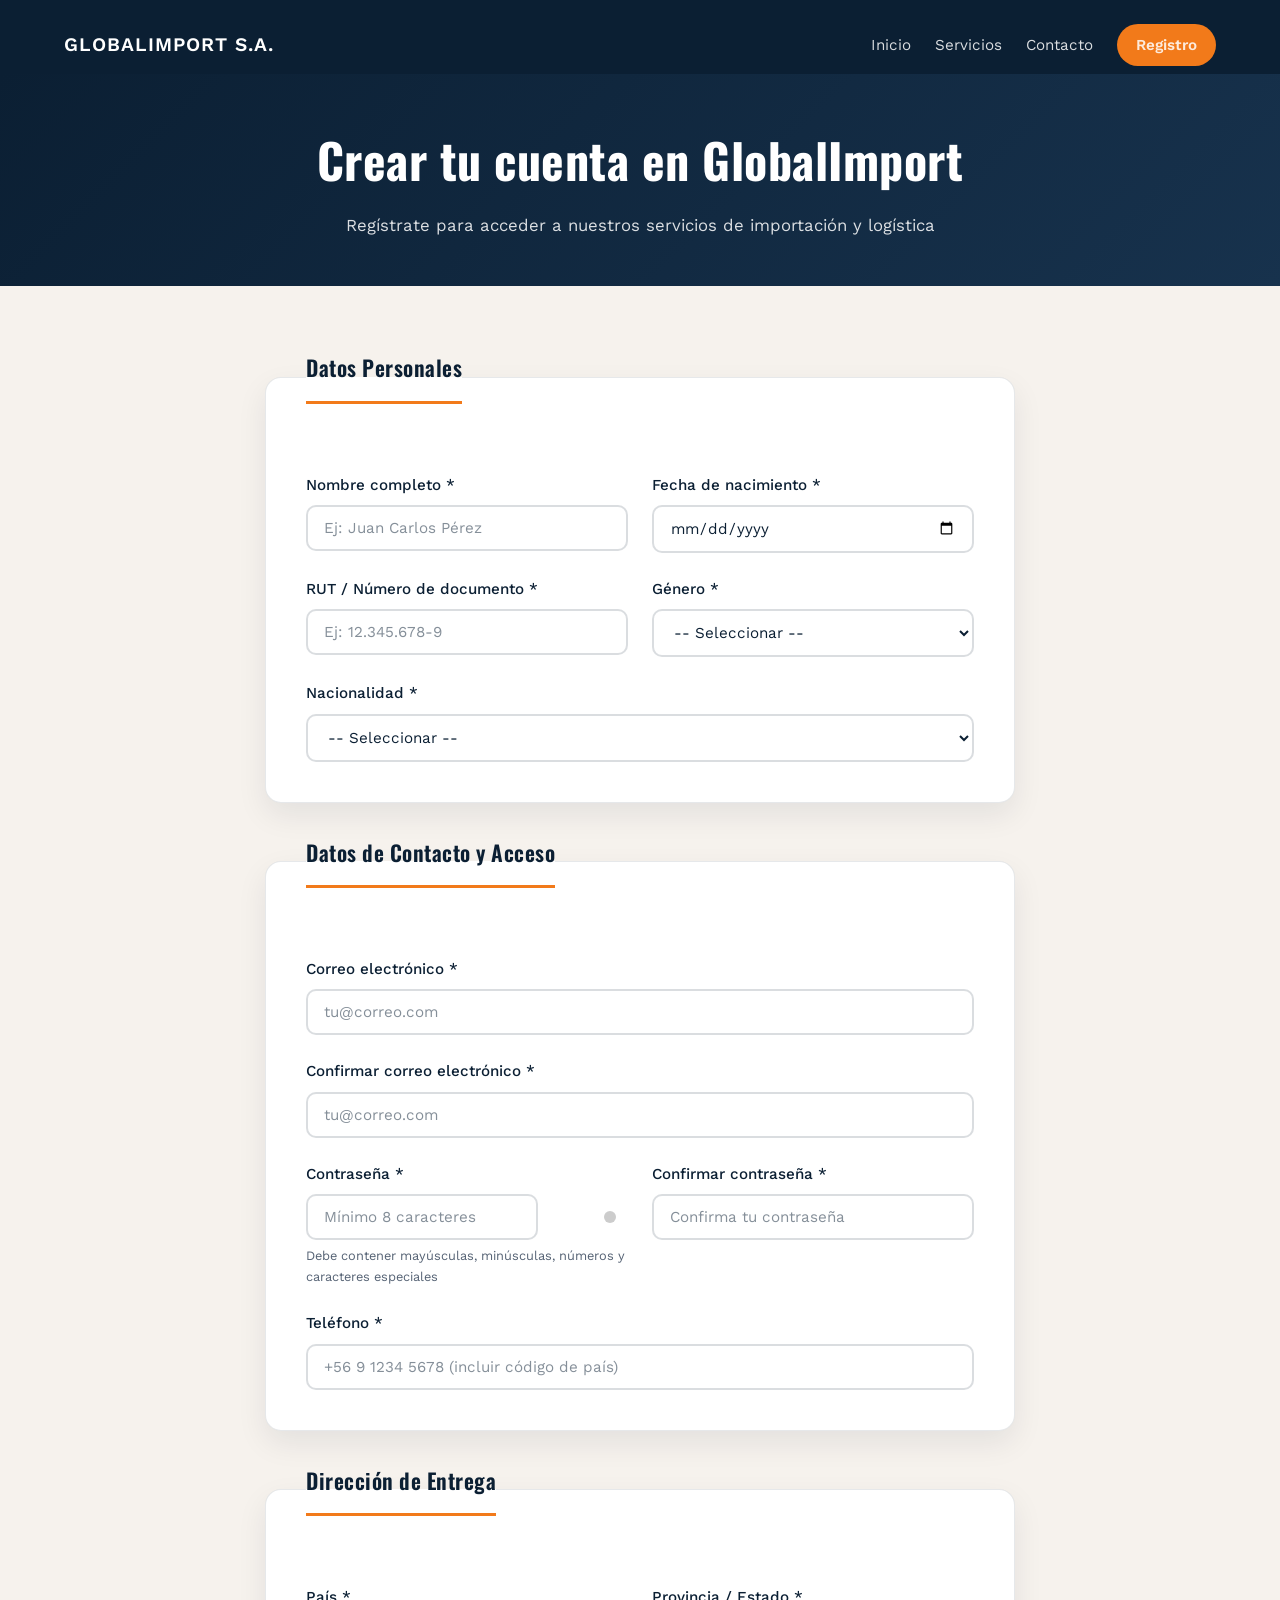
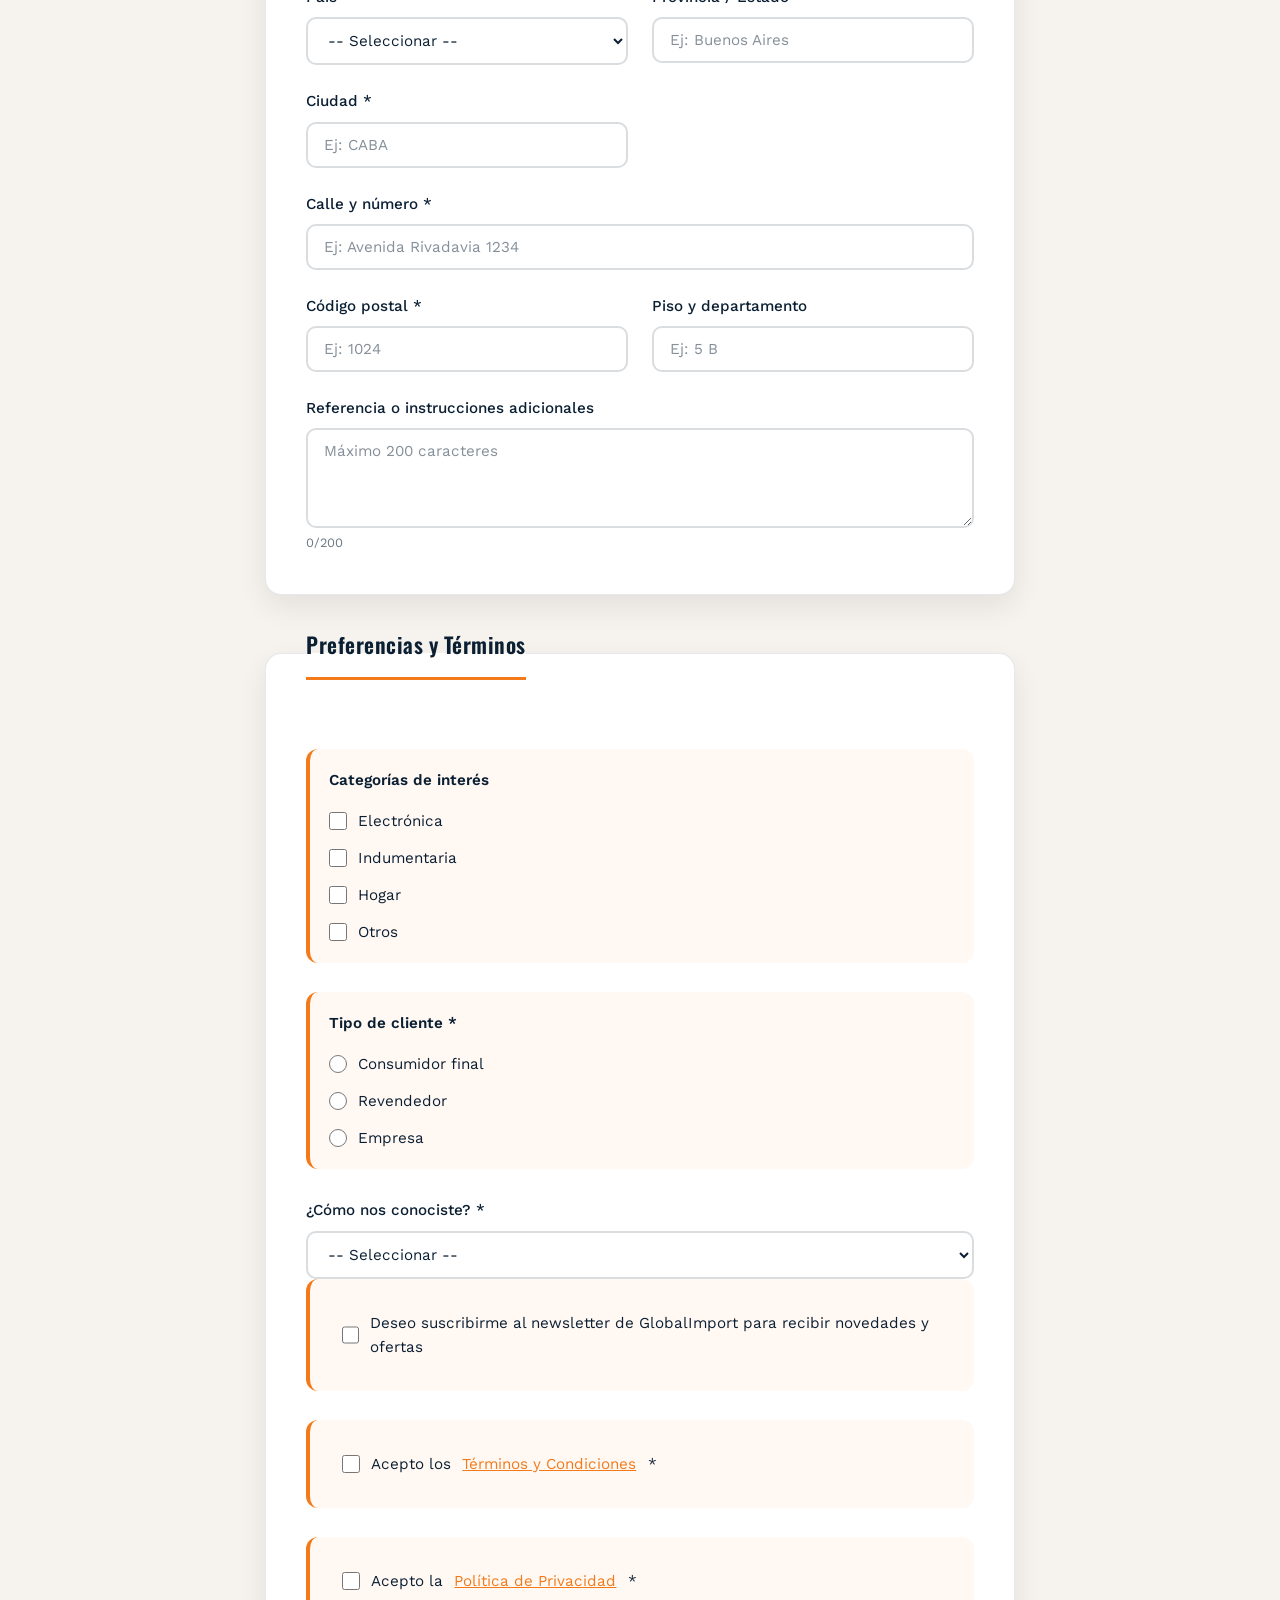
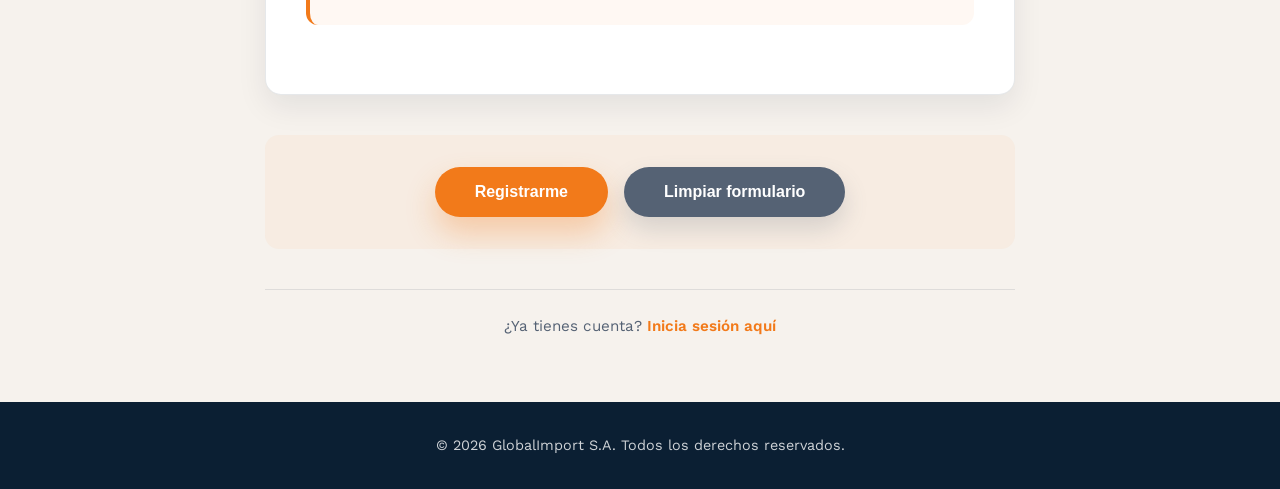
==== registro.html @ 595cc179 "2 Etapa: Formulario registro de usuario" ====
<!doctype html>
<html lang="es">
<head>
  <meta charset="utf-8" />
  <meta name="viewport" content="width=device-width, initial-scale=1" />
  <title>Registro - GlobalImport S.A.</title>
  <link rel="preconnect" href="https://fonts.googleapis.com" />
  <link rel="preconnect" href="https://fonts.gstatic.com" crossorigin />
  <link
    href="https://fonts.googleapis.com/css2?family=Oswald:wght@400;600&family=Work+Sans:wght@300;400;500;600&display=swap"
    rel="stylesheet"
  />
  <link rel="stylesheet" href="style.css" />
</head>
<body>
  <header class="site-header">
    <nav class="navbar">
      <a class="brand" href="index.html">GlobalImport S.A.</a>
      <input type="checkbox" id="nav-toggle" class="nav-toggle" />
      <label for="nav-toggle" class="nav-toggle-label" aria-label="Abrir menu">
        <span></span>
        <span></span>
        <span></span>
      </label>
      <div class="nav-links">
        <a href="index.html#inicio">Inicio</a>
        <a href="index.html#servicios">Servicios</a>
        <a href="index.html#contacto">Contacto</a>
        <a class="nav-cta" href="registro.html">Registro</a>
      </div>
    </nav>
  </header>

  <main class="registro-main">
    <section class="registro-header">
      <div class="container">
        <h1>Crear tu cuenta en GlobalImport</h1>
        <p>Regístrate para acceder a nuestros servicios de importación y logística</p>
      </div>
    </section>

    <section class="registro-section">
      <div class="container">
        <form class="registro-form" id="registroForm" method="POST" action="#">
          <!-- SECCIÓN A: DATOS PERSONALES -->
          <fieldset class="form-section">
            <legend class="section-title">Datos Personales</legend>
            <div class="form-grid">
              <div class="form-group">
                <label for="nombre">Nombre completo *</label>
                <input
                  type="text"
                  id="nombre"
                  name="nombre"
                  placeholder="Ej: Juan Carlos Pérez"
                  required
                />
              </div>

              <div class="form-group">
                <label for="fechaNacimiento">Fecha de nacimiento *</label>
                <input
                  type="date"
                  id="fechaNacimiento"
                  name="fechaNacimiento"
                  required
                />
              </div>

              <div class="form-group">
                <label for="rut">RUT / Número de documento *</label>
                <input
                  type="text"
                  id="rut"
                  name="rut"
                  placeholder="Ej: 12.345.678-9"
                  required
                />
              </div>

              <div class="form-group">
                <label for="genero">Género *</label>
                <select id="genero" name="genero" required>
                  <option value="">-- Seleccionar --</option>
                  <option value="masculino">Masculino</option>
                  <option value="femenino">Femenino</option>
                  <option value="nobinario">No binario</option>
                  <option value="prefiero_no_decir">Prefiero no decir</option>
                </select>
              </div>

              <div class="form-group full-width">
                <label for="nacionalidad">Nacionalidad *</label>
                <select id="nacionalidad" name="nacionalidad" required>
                  <option value="">-- Seleccionar --</option>
                  <option value="argentina">Argentina</option>
                  <option value="chile">Chile</option>
                  <option value="colombia">Colombia</option>
                  <option value="españa">España</option>
                  <option value="mexico">México</option>
                  <option value="perú">Perú</option>
                  <option value="uruguay">Uruguay</option>
                  <option value="venezuela">Venezuela</option>
                  <option value="otra">Otra</option>
                </select>
              </div>
            </div>
          </fieldset>

          <!-- SECCIÓN B: DATOS DE CONTACTO Y ACCESO -->
          <fieldset class="form-section">
            <legend class="section-title">Datos de Contacto y Acceso</legend>
            <div class="form-grid">
              <div class="form-group full-width">
                <label for="email">Correo electrónico *</label>
                <input
                  type="email"
                  id="email"
                  name="email"
                  placeholder="tu@correo.com"
                  required
                />
              </div>

              <div class="form-group full-width">
                <label for="emailConfirm">Confirmar correo electrónico *</label>
                <input
                  type="email"
                  id="emailConfirm"
                  name="emailConfirm"
                  placeholder="tu@correo.com"
                  required
                />
              </div>

              <div class="form-group">
                <label for="password">Contraseña *</label>
                <div class="password-input-wrapper">
                  <input
                    type="password"
                    id="password"
                    name="password"
                    placeholder="Mínimo 8 caracteres"
                    required
                  />
                  <span class="password-strength" id="strengthIndicator"></span>
                </div>
                <small class="password-requirements">
                  Debe contener mayúsculas, minúsculas, números y caracteres especiales
                </small>
              </div>

              <div class="form-group">
                <label for="passwordConfirm">Confirmar contraseña *</label>
                <input
                  type="password"
                  id="passwordConfirm"
                  name="passwordConfirm"
                  placeholder="Confirma tu contraseña"
                  required
                />
              </div>

              <div class="form-group full-width">
                <label for="telefono">Teléfono *</label>
                <input
                  type="tel"
                  id="telefono"
                  name="telefono"
                  placeholder="+56 9 1234 5678 (incluir código de país)"
                  required
                />
              </div>
            </div>
          </fieldset>

          <!-- SECCIÓN C: DIRECCIÓN DE ENTREGA -->
          <fieldset class="form-section">
            <legend class="section-title">Dirección de Entrega</legend>
            <div class="form-grid">
              <div class="form-group">
                <label for="paisEntrega">País *</label>
                <select id="paisEntrega" name="paisEntrega" required>
                  <option value="">-- Seleccionar --</option>
                  <option value="argentina">Argentina</option>
                  <option value="chile">Chile</option>
                  <option value="colombia">Colombia</option>
                  <option value="españa">España</option>
                  <option value="mexico">México</option>
                  <option value="perú">Perú</option>
                  <option value="uruguay">Uruguay</option>
                  <option value="venezuela">Venezuela</option>
                </select>
              </div>

              <div class="form-group">
                <label for="provincia">Provincia / Estado *</label>
                <input
                  type="text"
                  id="provincia"
                  name="provincia"
                  placeholder="Ej: Buenos Aires"
                  required
                />
              </div>

              <div class="form-group">
                <label for="ciudad">Ciudad *</label>
                <input
                  type="text"
                  id="ciudad"
                  name="ciudad"
                  placeholder="Ej: CABA"
                  required
                />
              </div>

              <div class="form-group full-width">
                <label for="calle">Calle y número *</label>
                <input
                  type="text"
                  id="calle"
                  name="calle"
                  placeholder="Ej: Avenida Rivadavia 1234"
                  required
                />
              </div>

              <div class="form-group">
                <label for="codigoPostal">Código postal *</label>
                <input
                  type="text"
                  id="codigoPostal"
                  name="codigoPostal"
                  placeholder="Ej: 1024"
                  required
                />
              </div>

              <div class="form-group">
                <label for="pisoDepto">Piso y departamento</label>
                <input
                  type="text"
                  id="pisoDepto"
                  name="pisoDepto"
                  placeholder="Ej: 5 B"
                />
              </div>

              <div class="form-group full-width">
                <label for="referencia">Referencia o instrucciones adicionales</label>
                <textarea
                  id="referencia"
                  name="referencia"
                  placeholder="Máximo 200 caracteres"
                  maxlength="200"
                  rows="3"
                ></textarea>
                <small id="charCount">0/200</small>
              </div>
            </div>
          </fieldset>

          <!-- SECCIÓN D: PREFERENCIAS Y TÉRMINOS -->
          <fieldset class="form-section">
            <legend class="section-title">Preferencias y Términos</legend>

            <div class="form-group-block">
              <label class="form-label-bold">Categorías de interés</label>
              <div class="checkbox-group">
                <label class="checkbox-label">
                  <input type="checkbox" name="categorias" value="electronica" />
                  Electrónica
                </label>
                <label class="checkbox-label">
                  <input type="checkbox" name="categorias" value="indumentaria" />
                  Indumentaria
                </label>
                <label class="checkbox-label">
                  <input type="checkbox" name="categorias" value="hogar" />
                  Hogar
                </label>
                <label class="checkbox-label">
                  <input type="checkbox" name="categorias" value="otros" />
                  Otros
                </label>
              </div>
            </div>

            <div class="form-group-block">
              <label class="form-label-bold">Tipo de cliente *</label>
              <div class="radio-group">
                <label class="radio-label">
                  <input type="radio" name="tipoCliente" value="consumidor" required />
                  Consumidor final
                </label>
                <label class="radio-label">
                  <input type="radio" name="tipoCliente" value="revendedor" required />
                  Revendedor
                </label>
                <label class="radio-label">
                  <input type="radio" name="tipoCliente" value="empresa" required />
                  Empresa
                </label>
              </div>
            </div>

            <div class="form-group full-width">
              <label for="comoNosConociste">¿Cómo nos conociste? *</label>
              <select id="comoNosConociste" name="comoNosConociste" required>
                <option value="">-- Seleccionar --</option>
                <option value="redes_sociales">Redes sociales</option>
                <option value="recomendacion">Recomendación</option>
                <option value="busqueda_web">Búsqueda web</option>
                <option value="publicidad">Publicidad</option>
                <option value="otro">Otro</option>
              </select>
            </div>

            <div class="form-group-block">
              <label class="checkbox-label large">
                <input type="checkbox" name="newsletter" />
                Deseo suscribirme al newsletter de GlobalImport para recibir novedades y
                ofertas
              </label>
            </div>

            <div class="form-group-block">
              <label class="checkbox-label large required">
                <input type="checkbox" name="terminos" required />
                Acepto los <a href="#" class="link-modal">Términos y Condiciones</a> *
              </label>
            </div>

            <div class="form-group-block">
              <label class="checkbox-label large required">
                <input type="checkbox" name="privacidad" required />
                Acepto la <a href="#" class="link-modal">Política de Privacidad</a> *
              </label>
            </div>
          </fieldset>

          <!-- BOTONES DE ACCIÓN -->
          <div class="form-actions">
            <button type="submit" class="btn btn-primary">Registrarme</button>
            <button type="reset" class="btn btn-secondary">Limpiar formulario</button>
          </div>

          <div class="form-footer">
            <p>
              ¿Ya tienes cuenta?
              <a href="index.html" class="link-login">Inicia sesión aquí</a>
            </p>
          </div>
        </form>
      </div>
    </section>
  </main>

  <footer class="site-footer">
    <div class="container">
      <p>&copy; 2026 GlobalImport S.A. Todos los derechos reservados.</p>
    </div>
  </footer>

  <script src="registro.js"></script>
</body>
</html>
---- style.css ----
:root {
  --color-ink: #0b1f33;
  --color-ink-2: #17324d;
  --color-accent: #f27a1a;
  --color-accent-2: #0ea5e9;
  --color-sand: #f6f2ed;
  --color-white: #ffffff;
  --color-muted: #556274;
  --color-line: rgba(11, 31, 51, 0.12);
  --shadow-card: 0 18px 40px rgba(11, 31, 51, 0.14);
  --shadow-card-hover: 0 28px 50px rgba(11, 31, 51, 0.22);
}

* {
  box-sizing: border-box;
  margin: 0;
  padding: 0;
}

html {
  scroll-behavior: smooth;
}

body {
  font-family: "Work Sans", "Segoe UI", sans-serif;
  color: var(--color-ink);
  background: var(--color-sand);
  line-height: 1.6;
  position: relative;
  overflow-x: hidden;
}

body::before,
body::after {
  content: "";
  position: fixed;
  pointer-events: none;
  z-index: -2;
}

body::before {
  width: 560px;
  height: 560px;
  right: -180px;
  top: -140px;
  background: radial-gradient(circle, rgba(14, 165, 233, 0.25), transparent 70%);
}

body::after {
  width: 480px;
  height: 480px;
  left: -140px;
  bottom: -140px;
  background: radial-gradient(circle, rgba(242, 122, 26, 0.25), transparent 70%);
}

h1,
h2,
h3,
h4 {
  font-family: "Oswald", "Arial Narrow", sans-serif;
  letter-spacing: 0.5px;
}

a {
  color: inherit;
  text-decoration: none;
}

img {
  max-width: 100%;
  display: block;
}

.container {
  max-width: 1200px;
  margin: 0 auto;
  padding: 0 1.5rem;
}

.site-header {
  background: var(--color-ink);
  color: var(--color-white);
}

.navbar {
  display: flex;
  align-items: center;
  justify-content: space-between;
  gap: 1.5rem;
  max-width: 1200px;
  margin: 0 auto;
  padding: 1.5rem 1.5rem 0.5rem;
  position: relative;
  z-index: 5;
}

.brand {
  font-size: 1.2rem;
  text-transform: uppercase;
  letter-spacing: 1px;
  font-weight: 600;
}

.nav-links {
  display: flex;
  align-items: center;
  gap: 1.5rem;
  font-size: 0.95rem;
}

.nav-links a {
  color: rgba(255, 255, 255, 0.85);
  transition: color 0.2s ease;
}

.nav-links a:hover {
  color: var(--color-white);
}

.nav-cta {
  padding: 0.55rem 1.2rem;
  border-radius: 999px;
  background: var(--color-accent);
  color: var(--color-white);
  font-weight: 600;
}

.nav-toggle {
  display: none;
}

.nav-toggle-label {
  display: none;
  flex-direction: column;
  gap: 6px;
  cursor: pointer;
}

.nav-toggle-label span {
  width: 26px;
  height: 2px;
  background: var(--color-white);
  border-radius: 999px;
}

.hero {
  position: relative;
  width: 100%;
  min-height: 72vh;
  display: flex;
  align-items: center;
  padding: 2.5rem 1.5rem 5rem;
  overflow: hidden;
}

.hero::after {
  content: "";
  position: absolute;
  inset: 0;
  background: linear-gradient(120deg, rgba(11, 31, 51, 0.92), rgba(11, 31, 51, 0.6) 55%, rgba(11, 31, 51, 0.3));
  z-index: 1;
}

.hero-illustration {
  position: absolute;
  inset: 0;
  width: 100%;
  height: 100%;
  z-index: 0;
  opacity: 0.8;
}

.hero-content {
  position: relative;
  z-index: 2;
  max-width: 650px;
  margin-left: auto;
  margin-right: auto;
  text-align: left;
  animation: fadeIn 0.8s ease;
}

.eyebrow {
  text-transform: uppercase;
  letter-spacing: 1.5px;
  font-size: 0.75rem;
  color: rgba(255, 255, 255, 0.75);
  margin-bottom: 1rem;
}

.hero h1 {
  font-size: clamp(2.8rem, 5vw, 4.8rem);
  margin-bottom: 1rem;
}

.hero-lead {
  font-size: 1.05rem;
  color: rgba(255, 255, 255, 0.88);
  margin-bottom: 2rem;
}

.hero-actions {
  display: flex;
  flex-wrap: wrap;
  gap: 1rem;
  margin-bottom: 2.5rem;
}

.btn {
  padding: 0.85rem 1.8rem;
  border-radius: 999px;
  font-weight: 600;
  border: 2px solid transparent;
  transition: transform 0.2s ease, box-shadow 0.2s ease;
}

.btn.primary {
  background: var(--color-accent);
  color: var(--color-white);
  box-shadow: 0 16px 30px rgba(242, 122, 26, 0.3);
}

.btn.ghost {
  border-color: rgba(255, 255, 255, 0.6);
  color: var(--color-white);
}

.btn:hover {
  transform: translateY(-2px);
}

.hero-stats {
  display: grid;
  grid-template-columns: repeat(auto-fit, minmax(140px, 1fr));
  gap: 1.2rem;
  padding: 1.5rem;
  border-radius: 18px;
  background: rgba(255, 255, 255, 0.08);
  border: 1px solid rgba(255, 255, 255, 0.1);
  backdrop-filter: blur(6px);
}

.hero-stats strong {
  display: block;
  font-size: 1.5rem;
}

.hero-stats span {
  font-size: 0.85rem;
  color: rgba(255, 255, 255, 0.75);
}

main section {
  padding: 5rem 0;
}

.section-heading {
  text-align: center;
  max-width: 720px;
  margin: 0 auto 2.5rem;
}

.section-heading p {
  color: var(--color-muted);
  margin-top: 0.8rem;
}

.services {
  background: #f9f6f1;
}

.service-grid {
  display: grid;
  grid-template-columns: repeat(auto-fit, minmax(240px, 1fr));
  gap: 1.8rem;
}

.service-card {
  background: var(--color-white);
  padding: 2rem;
  border-radius: 18px;
  box-shadow: var(--shadow-card);
  border: 1px solid rgba(11, 31, 51, 0.08);
  transition: transform 0.25s ease, box-shadow 0.25s ease;
  animation: fadeUp 0.7s ease forwards;
  opacity: 0;
}

.service-card:nth-child(1) {
  animation-delay: 0.1s;
}

.service-card:nth-child(2) {
  animation-delay: 0.2s;
}

.service-card:nth-child(3) {
  animation-delay: 0.3s;
}

.service-card:nth-child(4) {
  animation-delay: 0.4s;
}

.service-card:hover {
  transform: translateY(-6px);
  box-shadow: var(--shadow-card-hover);
}

.service-card h3 {
  margin-bottom: 0.6rem;
}

.service-card p {
  color: var(--color-muted);
  font-size: 0.95rem;
}

.icon {
  width: 56px;
  height: 56px;
  border-radius: 14px;
  background: var(--color-ink-2);
  color: var(--color-white);
  display: flex;
  align-items: center;
  justify-content: center;
  margin-bottom: 1.2rem;
}

.icon svg {
  width: 32px;
  height: 32px;
  fill: none;
  stroke: currentColor;
  stroke-width: 2;
  stroke-linecap: round;
  stroke-linejoin: round;
}

.why-us {
  background: linear-gradient(120deg, rgba(14, 165, 233, 0.08), rgba(242, 122, 26, 0.08));
}

.why-grid {
  display: grid;
  grid-template-columns: repeat(auto-fit, minmax(240px, 1fr));
  gap: 1.8rem;
}

.why-card {
  background: var(--color-white);
  border-radius: 18px;
  padding: 2rem;
  border-left: 4px solid var(--color-accent);
  box-shadow: 0 14px 30px rgba(11, 31, 51, 0.12);
  animation: fadeUp 0.7s ease forwards;
  opacity: 0;
}

.why-card:nth-child(1) {
  animation-delay: 0.15s;
}

.why-card:nth-child(2) {
  animation-delay: 0.3s;
}

.why-card:nth-child(3) {
  animation-delay: 0.45s;
}

.why-card p {
  color: var(--color-muted);
  margin-top: 0.6rem;
}

.footer {
  background: var(--color-ink);
  color: rgba(255, 255, 255, 0.8);
  padding: 3.5rem 0;
}

.footer-grid {
  display: grid;
  grid-template-columns: repeat(auto-fit, minmax(200px, 1fr));
  gap: 2rem;
}

.footer h3,
.footer h4 {
  color: var(--color-white);
  margin-bottom: 0.8rem;
}

.social-links {
  display: flex;
  flex-direction: column;
  gap: 0.6rem;
}

.social-links a {
  color: rgba(255, 255, 255, 0.7);
}

.copyright {
  margin-top: 1.2rem;
  font-size: 0.85rem;
  color: rgba(255, 255, 255, 0.6);
}

@media (max-width: 900px) {
  .navbar {
    padding-bottom: 1.2rem;
  }

  .nav-toggle-label {
    display: flex;
  }

  .nav-links {
    position: absolute;
    top: 100%;
    left: 1.5rem;
    right: 1.5rem;
    background: rgba(11, 31, 51, 0.98);
    border-radius: 16px;
    flex-direction: column;
    align-items: flex-start;
    padding: 1rem 1.2rem;
    gap: 1rem;
    max-height: 0;
    overflow: hidden;
    transition: max-height 0.25s ease;
  }

  .nav-toggle:checked ~ .nav-links {
    max-height: 260px;
  }

  .hero {
    min-height: 75vh;
  }

  .hero-content {
    text-align: left;
  }
}

@media (max-width: 600px) {
  .hero-actions {
    flex-direction: column;
    align-items: stretch;
  }

  .hero-stats {
    grid-template-columns: 1fr;
  }
}

@keyframes fadeIn {
  from {
    opacity: 0;
    transform: translateY(14px);
  }
  to {
    opacity: 1;
    transform: translateY(0);
  }
}

@keyframes fadeUp {
  from {
    opacity: 0;
    transform: translateY(20px);
  }
  to {
    opacity: 1;
    transform: translateY(0);
  }
}

/* ===== PÁGINA DE REGISTRO ===== */

.registro-main {
  min-height: calc(100vh - 60px);
}

.registro-header {
  background: linear-gradient(135deg, var(--color-ink) 0%, var(--color-ink-2) 100%);
  color: var(--color-white);
  padding: 3rem 1.5rem;
  text-align: center;
}

.registro-header h1 {
  font-size: clamp(2rem, 4vw, 3rem);
  margin-bottom: 0.8rem;
}

.registro-header p {
  font-size: 1.05rem;
  color: rgba(255, 255, 255, 0.85);
}

.registro-section {
  padding: 4rem 1.5rem;
  background: var(--color-sand);
}

.registro-form {
  max-width: 750px;
  margin: 0 auto;
  animation: fadeIn 0.6s ease;
}

.form-section {
  background: var(--color-white);
  border: 1px solid rgba(11, 31, 51, 0.1);
  border-radius: 16px;
  padding: 2.5rem;
  margin-bottom: 2rem;
  box-shadow: 0 12px 30px rgba(11, 31, 51, 0.08);
}

.section-title {
  display: block;
  font-size: 1.35rem;
  font-weight: 600;
  color: var(--color-ink);
  margin-bottom: 1.8rem;
  padding-bottom: 1rem;
  border-bottom: 3px solid var(--color-accent);
  font-family: "Oswald", sans-serif;
  letter-spacing: 0.5px;
}

.form-grid {
  display: grid;
  grid-template-columns: repeat(2, 1fr);
  gap: 1.5rem;
}

.form-group {
  display: flex;
  flex-direction: column;
}

.form-group.full-width {
  grid-column: 1 / -1;
}

.form-group label {
  font-weight: 500;
  margin-bottom: 0.5rem;
  color: var(--color-ink);
  font-size: 0.95rem;
  display: flex;
  align-items: center;
  gap: 0.3rem;
}

.form-group label::after {
  content: attr(data-required);
  color: var(--color-accent);
  font-weight: 600;
  font-size: 1.1em;
}

.form-group input[type="text"],
.form-group input[type="email"],
.form-group input[type="tel"],
.form-group input[type="date"],
.form-group input[type="password"],
.form-group select,
.form-group textarea {
  padding: 0.75rem 1rem;
  border: 2px solid rgba(11, 31, 51, 0.15);
  border-radius: 10px;
  font-family: inherit;
  font-size: 0.95rem;
  color: var(--color-ink);
  background: var(--color-white);
  transition: border-color 0.25s ease, box-shadow 0.25s ease;
}

.form-group input[type="text"]:focus,
.form-group input[type="email"]:focus,
.form-group input[type="tel"]:focus,
.form-group input[type="date"]:focus,
.form-group input[type="password"]:focus,
.form-group select:focus,
.form-group textarea:focus {
  outline: none;
  border-color: var(--color-accent);
  box-shadow: 0 0 0 4px rgba(242, 122, 26, 0.1);
}

/* Estados de error */
.form-group.error input[type="text"],
.form-group.error input[type="email"],
.form-group.error input[type="tel"],
.form-group.error input[type="date"],
.form-group.error input[type="password"],
.form-group.error select,
.form-group.error textarea {
  border-color: #e74c3c;
  background: #fff5f5;
}

.form-group.error input[type="text"]:focus,
.form-group.error input[type="email"]:focus,
.form-group.error input[type="tel"]:focus,
.form-group.error input[type="date"]:focus,
.form-group.error input[type="password"]:focus,
.form-group.error select:focus,
.form-group.error textarea:focus {
  border-color: #c0392b;
  box-shadow: 0 0 0 4px rgba(231, 76, 60, 0.15);
}

.form-group.error .error-text {
  display: block;
  color: #e74c3c;
  font-size: 0.8rem;
  margin-top: 0.3rem;
  font-weight: 500;
}

.form-group input::placeholder,
.form-group textarea::placeholder {
  color: rgba(11, 31, 51, 0.5);
}

.form-group input::placeholder:focus {
  color: rgba(11, 31, 51, 0.3);
}

.form-group textarea {
  resize: vertical;
  min-height: 100px;
}

.password-input-wrapper {
  position: relative;
  display: flex;
  align-items: center;
}

.password-strength {
  position: absolute;
  right: 12px;
  width: 12px;
  height: 12px;
  border-radius: 50%;
  background: #ccc;
  pointer-events: none;
}

.password-strength.weak {
  background: #e74c3c;
}

.password-strength.medium {
  background: #f39c12;
}

.password-strength.strong {
  background: #27ae60;
}

.password-requirements {
  display: block;
  margin-top: 0.4rem;
  font-size: 0.8rem;
  color: var(--color-muted);
}

#charCount {
  display: block;
  margin-top: 0.3rem;
  font-size: 0.8rem;
  color: rgba(11, 31, 51, 0.6);
}

.form-group-block {
  margin-bottom: 1.8rem;
  padding: 1.2rem;
  background: rgba(242, 122, 26, 0.05);
  border-radius: 12px;
  border-left: 4px solid var(--color-accent);
}

.form-label-bold {
  display: block;
  font-weight: 600;
  color: var(--color-ink);
  margin-bottom: 1rem;
  font-size: 0.95rem;
}

.form-label-bold.required::after {
  content: " *";
  color: var(--color-accent);
}

.checkbox-group,
.radio-group {
  display: flex;
  flex-direction: column;
  gap: 0.8rem;
}

.checkbox-label,
.radio-label {
  display: flex;
  align-items: center;
  gap: 0.7rem;
  cursor: pointer;
  font-size: 0.95rem;
  color: var(--color-ink);
  transition: color 0.2s ease;
}

.checkbox-label:hover,
.radio-label:hover {
  color: var(--color-accent);
}

.checkbox-label.large {
  font-size: 0.95rem;
  padding: 0.8rem;
}

.checkbox-label.large.required {
  color: var(--color-ink);
}

.checkbox-label input[type="checkbox"],
.radio-label input[type="radio"] {
  cursor: pointer;
  width: 18px;
  height: 18px;
  accent-color: var(--color-accent);
}

.checkbox-label input[type="checkbox"] {
  border-radius: 4px;
}

.checkbox-label a.link-modal,
.radio-label a.link-modal {
  color: var(--color-accent);
  text-decoration: underline;
  transition: opacity 0.2s ease;
}

.checkbox-label a.link-modal:hover,
.radio-label a.link-modal:hover {
  opacity: 0.8;
}

.form-actions {
  display: flex;
  flex-wrap: wrap;
  gap: 1rem;
  justify-content: center;
  margin-top: 2.5rem;
  padding: 2rem;
  background: rgba(242, 122, 26, 0.05);
  border-radius: 14px;
}

.btn-primary {
  background: var(--color-accent);
  color: var(--color-white);
  padding: 1rem 2.5rem;
  font-size: 1rem;
  border: none;
  cursor: pointer;
  box-shadow: 0 16px 30px rgba(242, 122, 26, 0.3);
}

.btn-primary:hover {
  transform: translateY(-3px);
  box-shadow: 0 20px 40px rgba(242, 122, 26, 0.4);
}

.btn-secondary {
  background: var(--color-muted);
  color: var(--color-white);
  padding: 1rem 2.5rem;
  font-size: 1rem;
  border: none;
  cursor: pointer;
  box-shadow: 0 12px 25px rgba(85, 98, 116, 0.2);
}

.btn-secondary:hover {
  transform: translateY(-3px);
  box-shadow: 0 16px 35px rgba(85, 98, 116, 0.3);
}

.form-footer {
  text-align: center;
  margin-top: 2.5rem;
  padding-top: 1.5rem;
  border-top: 1px solid rgba(11, 31, 51, 0.1);
  color: var(--color-muted);
  font-size: 0.95rem;
}

.form-footer p {
  margin: 0;
}

.link-login {
  color: var(--color-accent);
  font-weight: 600;
  text-decoration: none;
  transition: opacity 0.2s ease;
}

.link-login:hover {
  opacity: 0.8;
  text-decoration: underline;
}

.site-footer {
  background: var(--color-ink);
  color: rgba(255, 255, 255, 0.8);
  padding: 2rem 1.5rem;
  text-align: center;
  font-size: 0.9rem;
}

/* Media Queries for Responsive Design */
@media (max-width: 768px) {
  .form-grid {
    grid-template-columns: 1fr;
  }

  .form-section {
    padding: 1.8rem;
  }

  .section-title {
    font-size: 1.15rem;
  }

  .form-actions {
    flex-direction: column;
    align-items: stretch;
  }

  .btn-primary,
  .btn-secondary {
    width: 100%;
  }

  .checkbox-group,
  .radio-group {
    gap: 0.6rem;
  }

  .registro-header h1 {
    font-size: 1.8rem;
  }
}

@media (max-width: 480px) {
  .registro-section {
    padding: 2rem 1rem;
  }

  .form-section {
    padding: 1.2rem;
    margin-bottom: 1.5rem;
  }

  .section-title {
    font-size: 1rem;
  }

  .form-group label {
    font-size: 0.9rem;
  }

  .form-group input,
  .form-group select,
  .form-group textarea {
    font-size: 16px;
  }

  .registro-header {
    padding: 2rem 1rem;
  }

  .registro-header h1 {
    font-size: 1.5rem;
  }

  .registro-header p {
    font-size: 0.95rem;
  }
}

@media (prefers-reduced-motion: reduce) {
  * {
    animation: none !important;
    transition: none !important;
  }
}
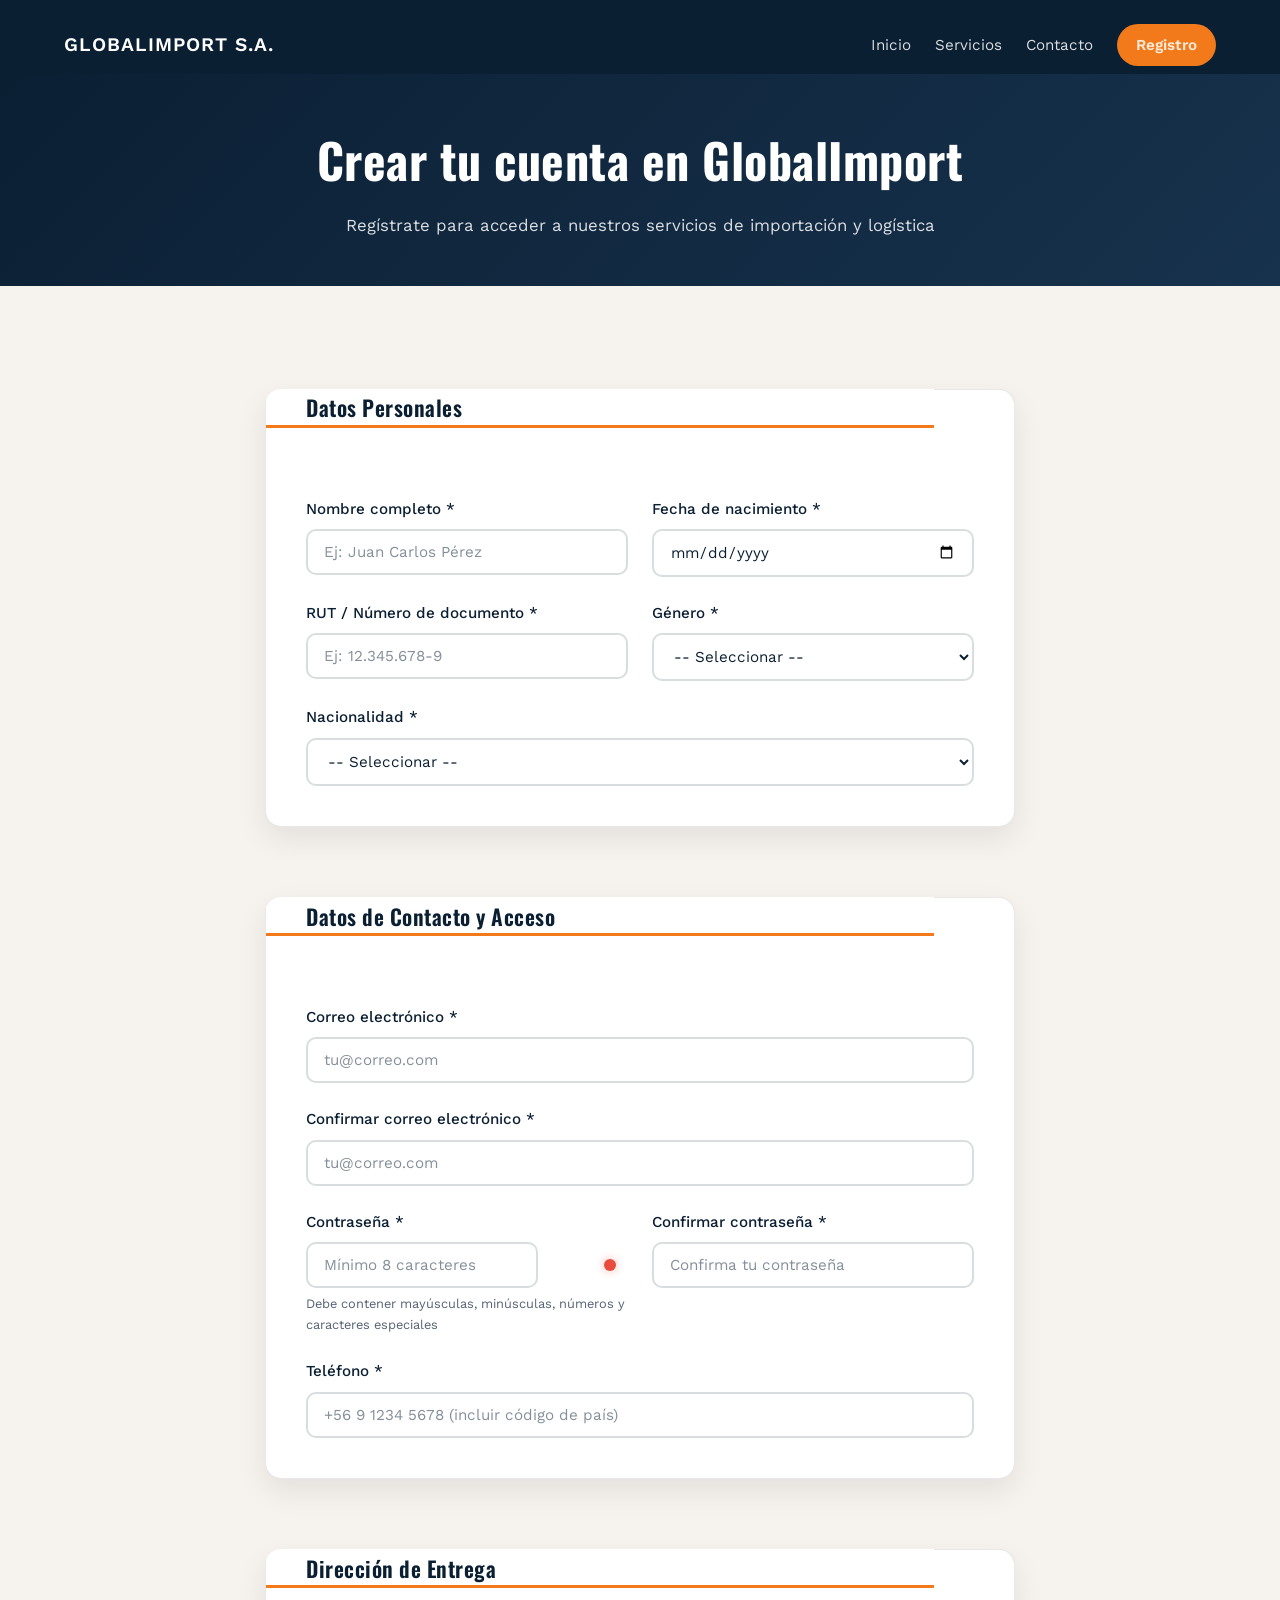
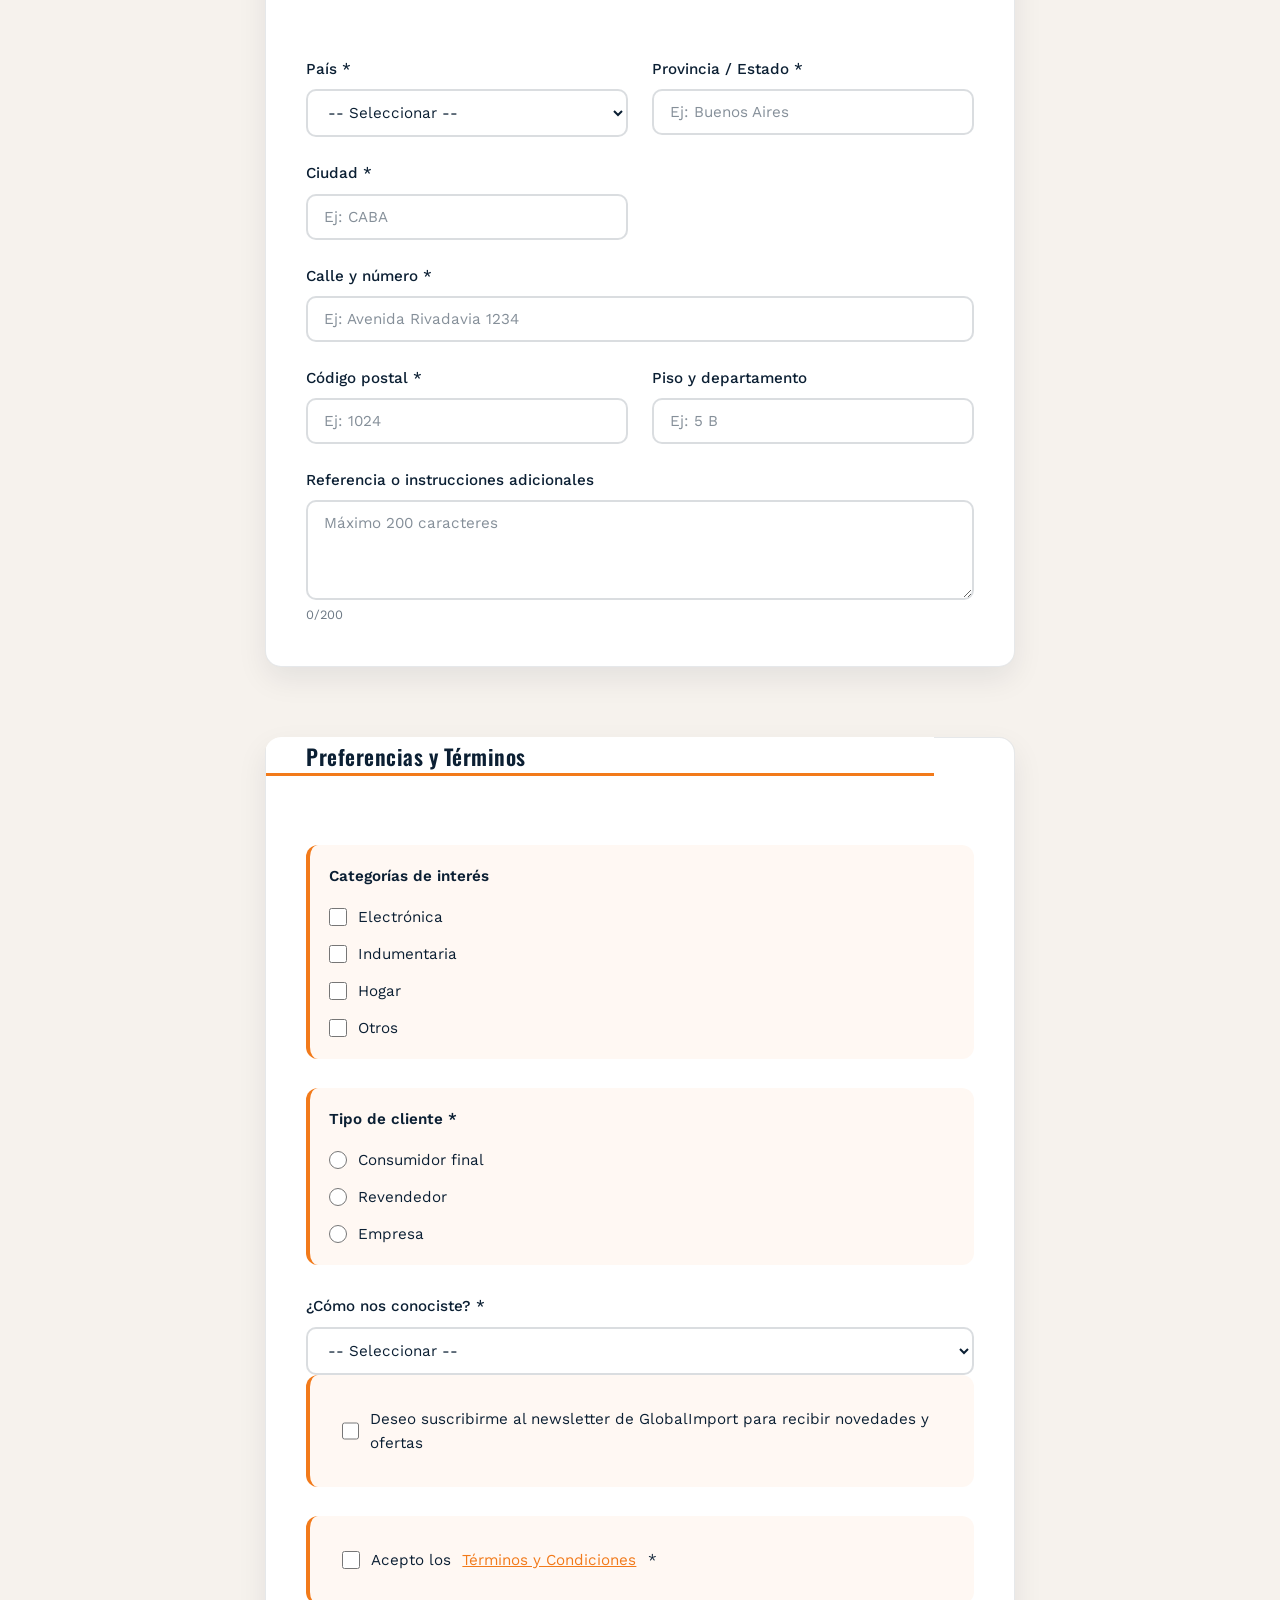
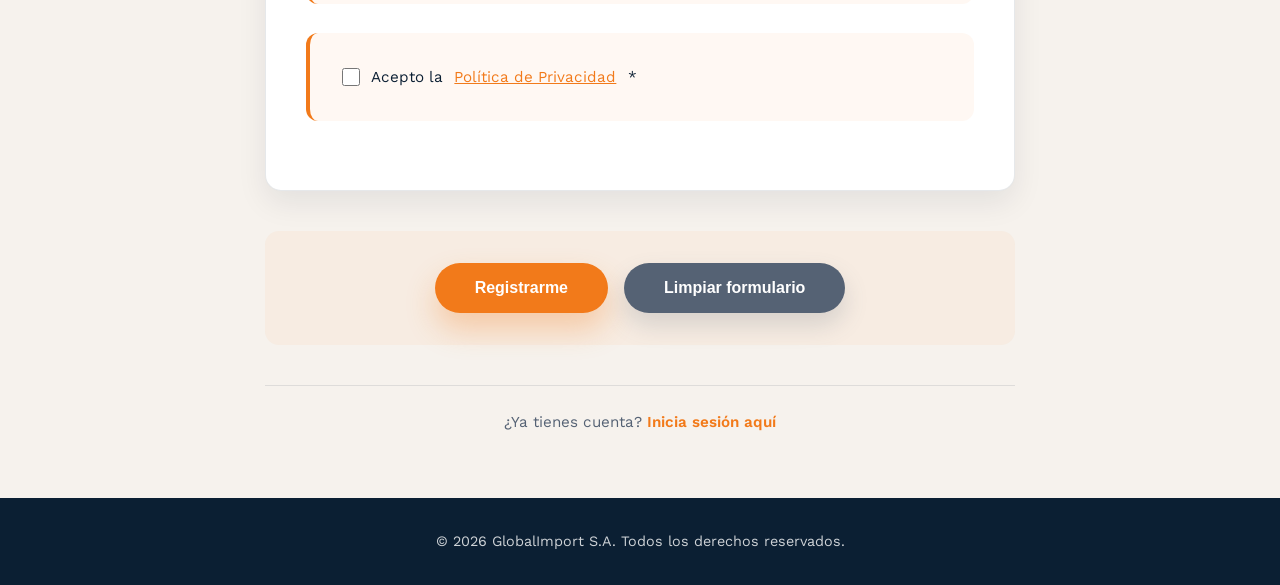
==== commit 23476a4a: "3.4 Etapa: Comportamiento de la interfaz" ====
--- a/registro.html
+++ b/registro.html
@@ -363,6 +363,7 @@
     </div>
   </footer>
 
+  <script src="validaciones.js"></script>
   <script src="registro.js"></script>
 </body>
 </html>
--- a/style.css
+++ b/style.css
@@ -524,12 +524,22 @@
   box-shadow: 0 12px 30px rgba(11, 31, 51, 0.08);
 }
 
+.form-section legend {
+  display: block;
+  width: 100%;
+  padding: 0;
+  margin: -2.5rem -2.5rem 1.8rem -2.5rem;
+  padding-left: 2.5rem;
+  padding-right: 2.5rem;
+  padding-top: 2.5rem;
+}
+
 .section-title {
   display: block;
   font-size: 1.35rem;
   font-weight: 600;
   color: var(--color-ink);
-  margin-bottom: 1.8rem;
+  margin: 0;
   padding-bottom: 1rem;
   border-bottom: 3px solid var(--color-accent);
   font-family: "Oswald", sans-serif;
@@ -656,18 +666,22 @@
   border-radius: 50%;
   background: #ccc;
   pointer-events: none;
+  transition: background 0.3s ease;
 }
 
 .password-strength.weak {
   background: #e74c3c;
+  box-shadow: 0 0 8px rgba(231, 76, 60, 0.4);
 }
 
 .password-strength.medium {
   background: #f39c12;
+  box-shadow: 0 0 8px rgba(243, 156, 18, 0.4);
 }
 
 .password-strength.strong {
   background: #27ae60;
+  box-shadow: 0 0 8px rgba(39, 174, 96, 0.4);
 }
 
 .password-requirements {
@@ -682,6 +696,108 @@
   margin-top: 0.3rem;
   font-size: 0.8rem;
   color: rgba(11, 31, 51, 0.6);
+  transition: color 0.2s ease;
+}
+
+/* Icono de error */
+.error-icon {
+  position: absolute;
+  right: 12px;
+  top: 50%;
+  transform: translateY(-50%);
+  font-size: 1.2rem;
+  animation: shake 0.3s ease;
+}
+
+@keyframes shake {
+  0%, 100% {
+    transform: translateY(-50%) translateX(0);
+  }
+  25% {
+    transform: translateY(-50%) translateX(-5px);
+  }
+  75% {
+    transform: translateY(-50%) translateX(5px);
+  }
+}
+
+/* Contenedor de errores mejorado */
+.error-container {
+  background: linear-gradient(135deg, #fee 0%, #fef5f5 100%);
+  border: 2px solid #e74c3c;
+  border-radius: 12px;
+  padding: 1.5rem;
+  margin-bottom: 2rem;
+  box-shadow: 0 4px 12px rgba(231, 76, 60, 0.15);
+  animation: slideDown 0.4s ease;
+}
+
+.error-container.visible {
+  display: block;
+}
+
+@keyframes slideDown {
+  from {
+    opacity: 0;
+    transform: translateY(-20px);
+  }
+  to {
+    opacity: 1;
+    transform: translateY(0);
+  }
+}
+
+.error-message {
+  color: #c0392b;
+}
+
+.error-message strong {
+  display: flex;
+  align-items: center;
+  gap: 0.5rem;
+  margin-bottom: 0.8rem;
+  font-size: 1rem;
+}
+
+.error-message strong::before {
+  content: "⚠️";
+  font-size: 1.2rem;
+}
+
+.error-message ul {
+  list-style: none;
+  padding-left: 0;
+  margin: 0;
+}
+
+.error-message li {
+  padding: 0.4rem 0;
+  padding-left: 1.8rem;
+  position: relative;
+  font-size: 0.95rem;
+}
+
+.error-message li::before {
+  content: "✗";
+  position: absolute;
+  left: 0;
+  font-weight: bold;
+  color: #e74c3c;
+}
+
+/* Estilos de error para campos */
+.form-group.error,
+.form-group-block.error {
+  position: relative;
+}
+
+.error-text {
+  display: block;
+  color: #e74c3c;
+  font-size: 0.8rem;
+  margin-top: 0.3rem;
+  font-weight: 500;
+  animation: fadeIn 0.3s ease;
 }
 
 .form-group-block {
@@ -835,6 +951,168 @@
   font-size: 0.9rem;
 }
 
+/* Estados visuales de validación - Clases campo-error y campo-ok */
+.form-group.campo-error,
+.form-group-block.campo-error {
+  position: relative;
+}
+
+.form-group.campo-error input,
+.form-group.campo-error select,
+.form-group.campo-error textarea,
+.form-group-block.campo-error input,
+.form-group-block.campo-error select,
+.form-group-block.campo-error textarea {
+  border-color: #e74c3c !important;
+  background-color: #fff5f5;
+  animation: shake 0.3s ease;
+}
+
+.form-group.campo-ok input,
+.form-group.campo-ok select,
+.form-group.campo-ok textarea,
+.form-group-block.campo-ok input,
+.form-group-block.campo-ok select,
+.form-group-block.campo-ok textarea {
+  border-color: #27ae60 !important;
+  background-color: #f5fff7;
+}
+
+@keyframes shake {
+  0%, 100% { transform: translateX(0); }
+  25% { transform: translateX(-5px); }
+  75% { transform: translateX(5px); }
+}
+
+.form-group.campo-error::after,
+.form-group-block.campo-error::after {
+  content: "⚠️";
+  position: absolute;
+  right: 12px;
+  top: 38px;
+  font-size: 1.2rem;
+}
+
+.form-group.campo-ok::after,
+.form-group-block.campo-ok::after {
+  content: "✓";
+  position: absolute;
+  right: 12px;
+  top: 38px;
+  color: #27ae60;
+  font-size: 1.2rem;
+  font-weight: bold;
+}
+
+/* Modal de éxito */
+.success-overlay {
+  position: fixed;
+  inset: 0;
+  background: rgba(11, 31, 51, 0.8);
+  display: flex;
+  align-items: center;
+  justify-content: center;
+  z-index: 1000;
+  padding: 1.5rem;
+  backdrop-filter: blur(4px);
+  animation: fadeIn 0.4s ease;
+}
+
+.success-modal {
+  background: var(--color-white);
+  border-radius: 20px;
+  padding: 3rem;
+  max-width: 500px;
+  text-align: center;
+  box-shadow: 0 20px 60px rgba(11, 31, 51, 0.3);
+  animation: slideUp 0.5s ease;
+}
+
+@keyframes slideUp {
+  from {
+    opacity: 0;
+    transform: translateY(30px);
+  }
+  to {
+    opacity: 1;
+    transform: translateY(0);
+  }
+}
+
+.success-icon {
+  width: 80px;
+  height: 80px;
+  margin: 0 auto 1.5rem;
+  background: linear-gradient(135deg, #27ae60 0%, #229954 100%);
+  border-radius: 50%;
+  display: flex;
+  align-items: center;
+  justify-content: center;
+  font-size: 3rem;
+  color: var(--color-white);
+  box-shadow: 0 10px 25px rgba(39, 174, 96, 0.3);
+  animation: scaleIn 0.6s ease;
+}
+
+@keyframes scaleIn {
+  from {
+    transform: scale(0);
+  }
+  to {
+    transform: scale(1);
+  }
+}
+
+.success-modal h2 {
+  font-size: 2rem;
+  color: var(--color-ink);
+  margin-bottom: 0.5rem;
+}
+
+.success-nombre {
+  font-size: 1.1rem;
+  color: var(--color-accent);
+  margin-bottom: 1rem;
+}
+
+.success-nombre strong {
+  color: var(--color-ink);
+  font-weight: 600;
+}
+
+.success-text {
+  color: var(--color-muted);
+  margin-bottom: 2rem;
+  line-height: 1.6;
+}
+
+.success-btn {
+  display: inline-block;
+  margin-top: 1rem;
+  padding: 0.9rem 2rem !important;
+}
+
+.success-btn:hover {
+  transform: translateY(-2px) !important;
+  box-shadow: 0 20px 40px rgba(242, 122, 26, 0.4) !important;
+}
+
+@media (max-width: 600px) {
+  .success-modal {
+    padding: 2rem;
+  }
+
+  .success-icon {
+    width: 60px;
+    height: 60px;
+    font-size: 2rem;
+  }
+
+  .success-modal h2 {
+    font-size: 1.5rem;
+  }
+}
+
 /* Media Queries for Responsive Design */
 @media (max-width: 768px) {
   .form-grid {
@@ -845,6 +1123,13 @@
     padding: 1.8rem;
   }
 
+  .form-section legend {
+    margin: -1.8rem -1.8rem 1.2rem -1.8rem;
+    padding-left: 1.8rem;
+    padding-right: 1.8rem;
+    padding-top: 1.8rem;
+  }
+
   .section-title {
     font-size: 1.15rem;
   }
@@ -877,6 +1162,13 @@
   .form-section {
     padding: 1.2rem;
     margin-bottom: 1.5rem;
+  }
+
+  .form-section legend {
+    margin: -1.2rem -1.2rem 1rem -1.2rem;
+    padding-left: 1.2rem;
+    padding-right: 1.2rem;
+    padding-top: 1.2rem;
   }
 
   .section-title {
